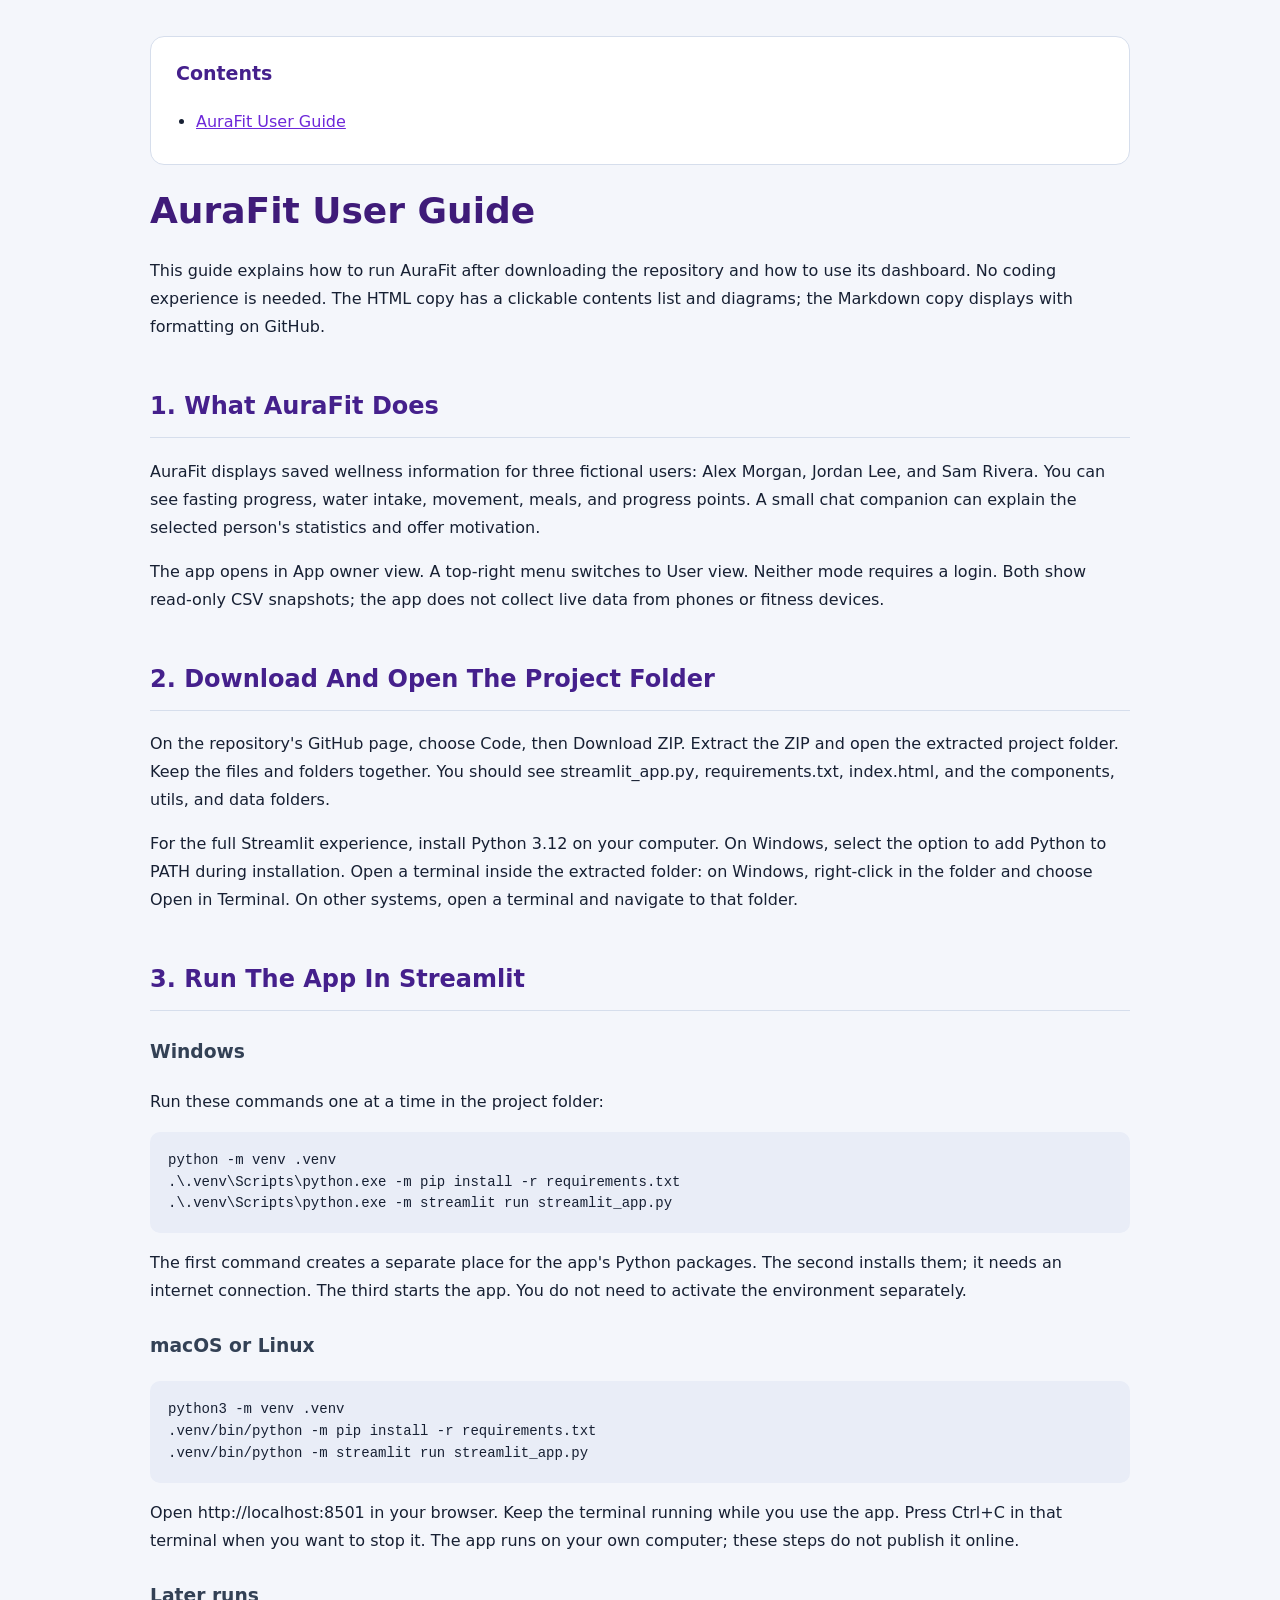
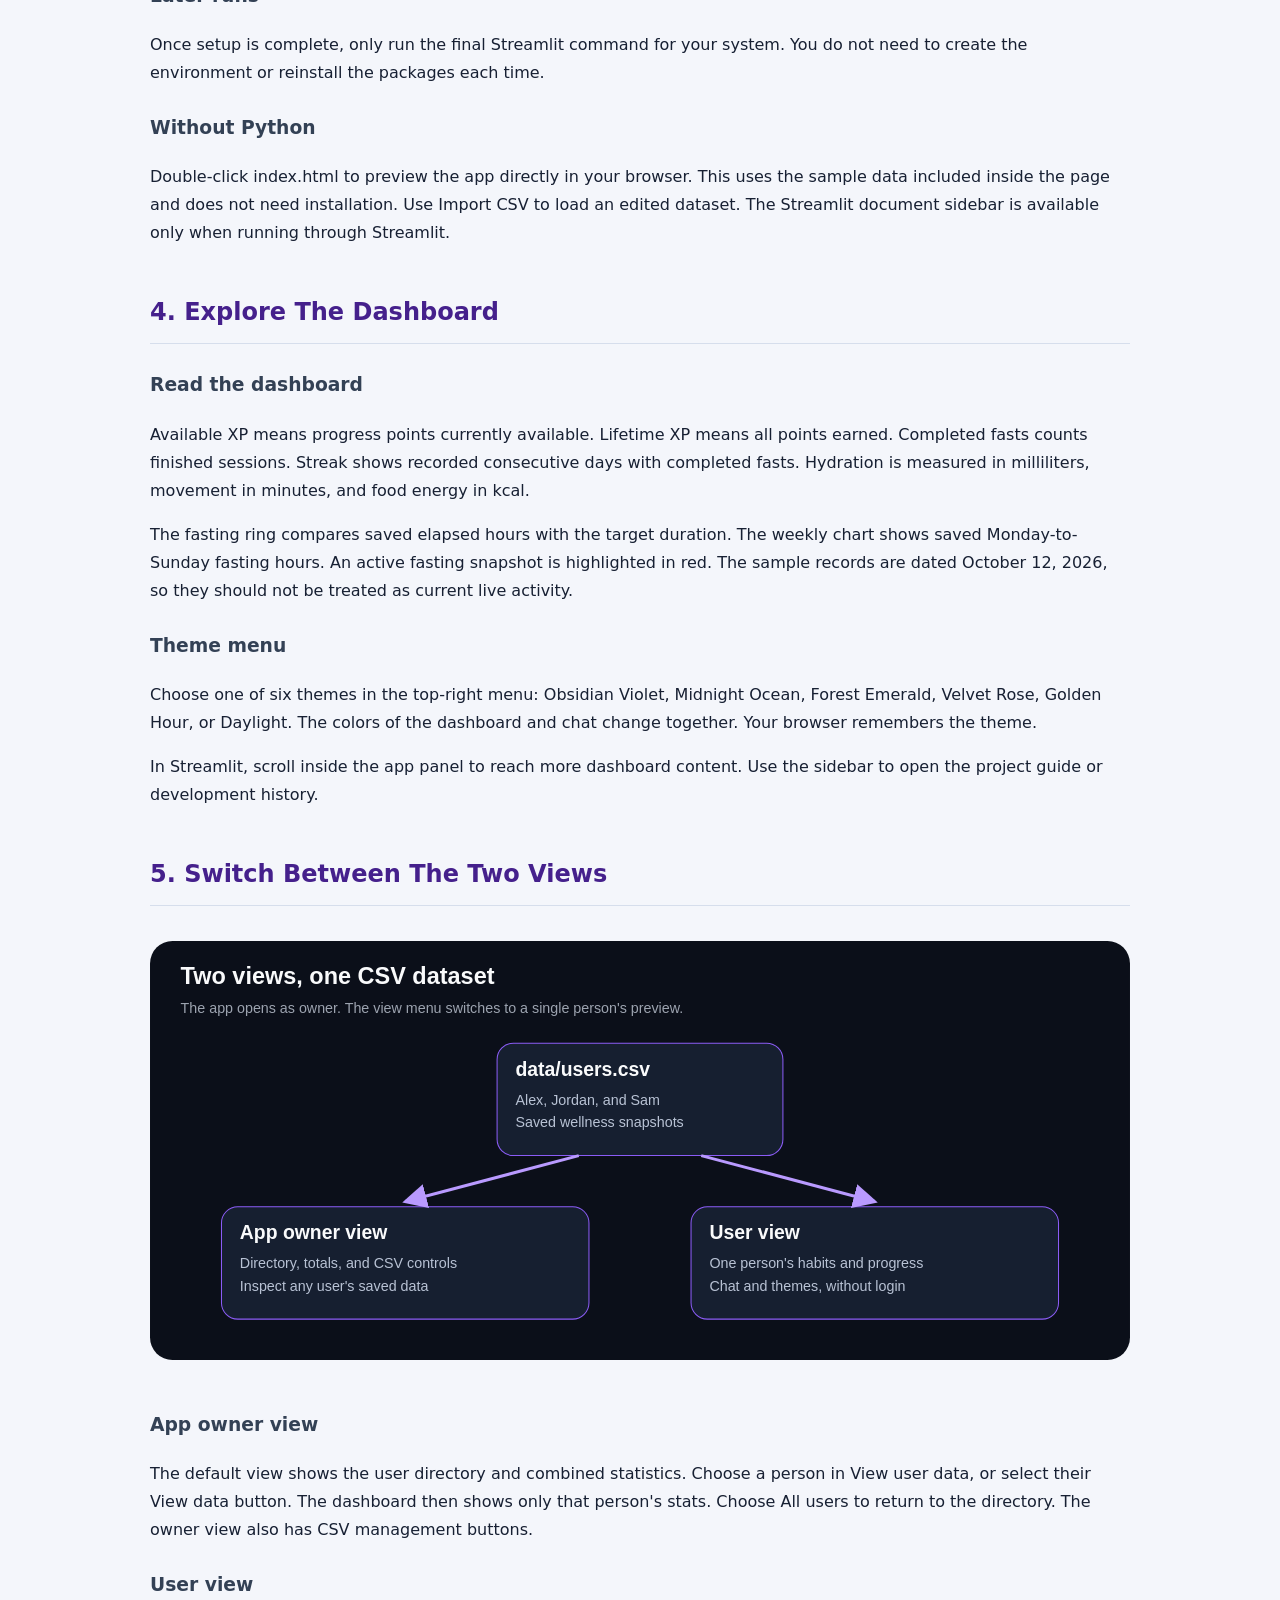
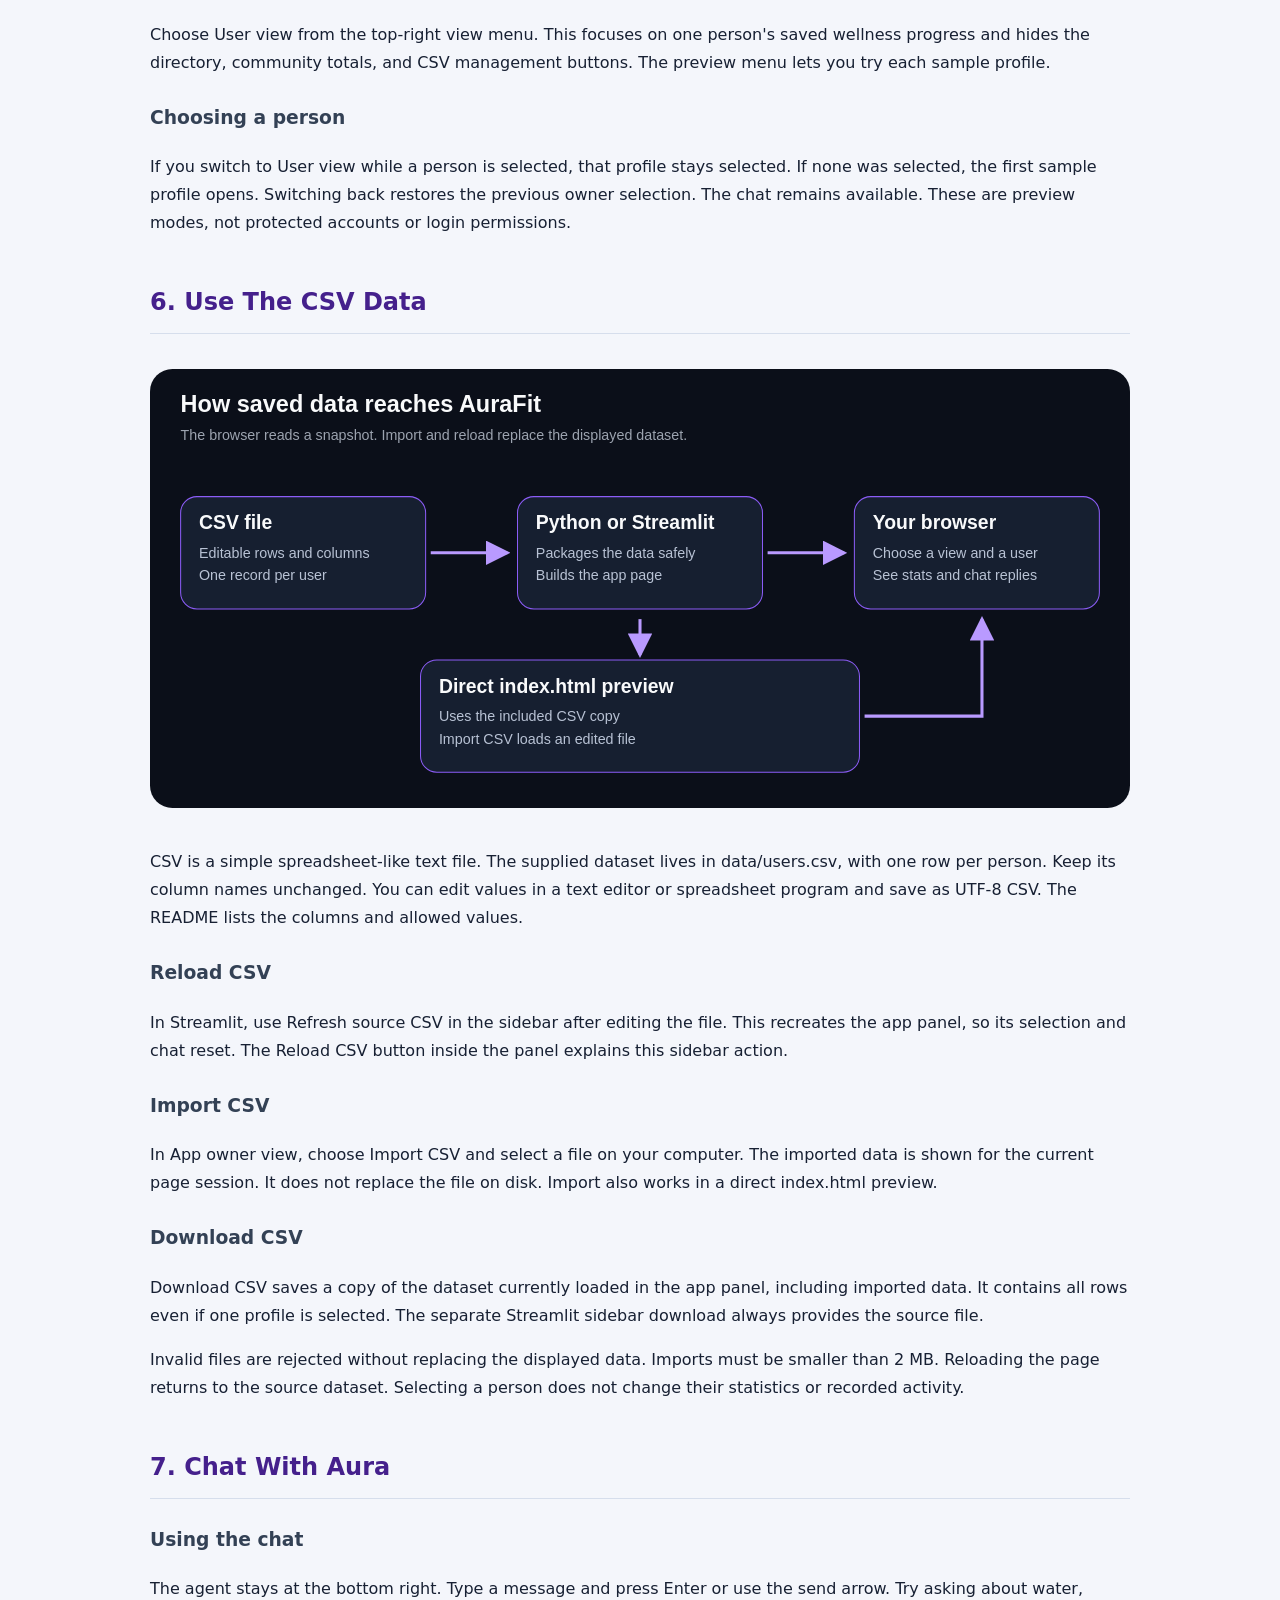
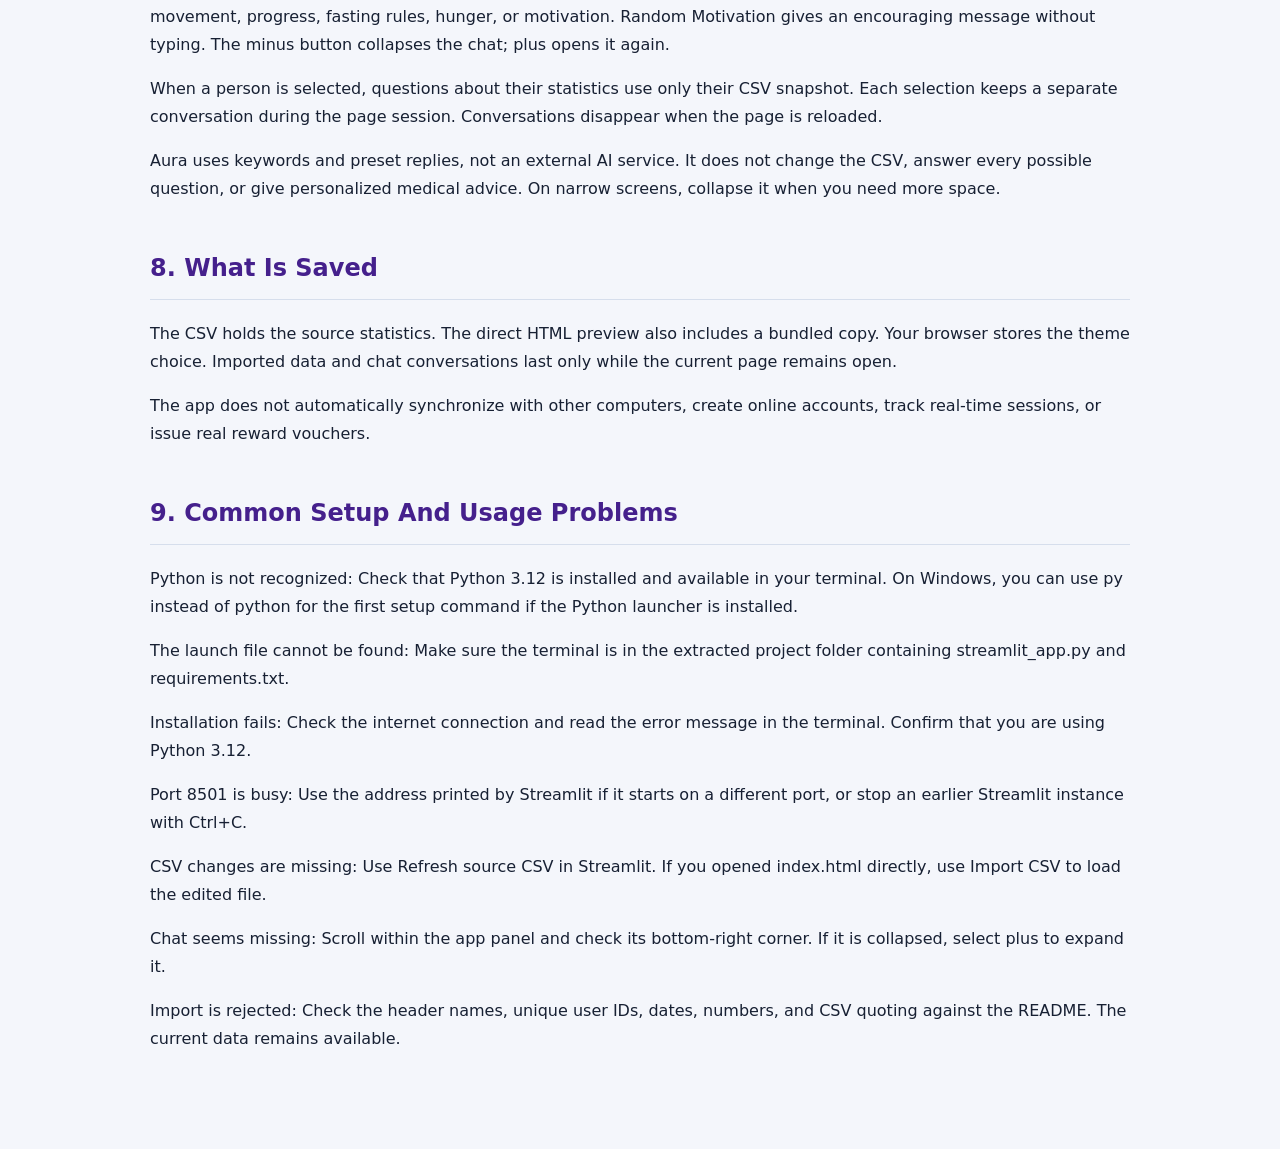
==== PROJECT_GUIDE.html @ 3ec9ec27 "Add files via upload Add AuraFit app and project documents" ====
<!doctype html><html lang="en"><head><meta charset="utf-8"><meta name="viewport" content="width=device-width,initial-scale=1"><title>Project Guide</title><style>body{margin:0;background:#f4f6fb;color:#172033;font:16px/1.75 system-ui,Segoe UI,sans-serif}main{max-width:980px;margin:auto;padding:36px 28px 80px}h1{font-size:36px;line-height:1.2;color:#3f1b79}h2{margin-top:44px;border-bottom:1px solid #d6deec;padding-bottom:10px;color:#45208c}h3{margin-top:25px;color:#334155}a{color:#6d28d9}nav{padding:20px 25px;background:white;border:1px solid #d6deec;border-radius:14px}nav h2{margin:0;font-size:19px;border:0}nav ul{margin:8px 0;padding-left:20px}nav ul ul{display:none}pre{padding:18px;background:#e9edf7;border-radius:10px;white-space:pre-wrap;overflow-wrap:anywhere;line-height:1.55;font-size:14px}code{font-family:Consolas,monospace}img{width:100%;height:auto;margin:15px 0;border-radius:16px}table{width:100%;border-collapse:collapse;font-size:14px}td,th{border:1px solid #d6deec;padding:10px;text-align:left}th{background:#e9edf7}blockquote{border-left:4px solid #8b5cf6;margin:20px 0;padding:10px 20px;background:white}li{margin:5px 0}@media(max-width:600px){main{padding:20px 16px}h1{font-size:28px}}</style></head><body><main><nav aria-label="Table of contents"><h2>Contents</h2><div class="toc">
<ul>
<li><a href="#aurafit-user-guide">AuraFit User Guide</a><ul>
<li><a href="#1-what-aurafit-does">1. What AuraFit Does</a></li>
<li><a href="#2-download-and-open-the-project-folder">2. Download And Open The Project Folder</a></li>
<li><a href="#3-run-the-app-in-streamlit">3. Run The App In Streamlit</a><ul>
<li><a href="#windows">Windows</a></li>
<li><a href="#macos-or-linux">macOS or Linux</a></li>
<li><a href="#later-runs">Later runs</a></li>
<li><a href="#without-python">Without Python</a></li>
</ul>
</li>
<li><a href="#4-explore-the-dashboard">4. Explore The Dashboard</a><ul>
<li><a href="#read-the-dashboard">Read the dashboard</a></li>
<li><a href="#theme-menu">Theme menu</a></li>
</ul>
</li>
<li><a href="#5-switch-between-the-two-views">5. Switch Between The Two Views</a><ul>
<li><a href="#app-owner-view">App owner view</a></li>
<li><a href="#user-view">User view</a></li>
<li><a href="#choosing-a-person">Choosing a person</a></li>
</ul>
</li>
<li><a href="#6-use-the-csv-data">6. Use The CSV Data</a><ul>
<li><a href="#reload-csv">Reload CSV</a></li>
<li><a href="#import-csv">Import CSV</a></li>
<li><a href="#download-csv">Download CSV</a></li>
</ul>
</li>
<li><a href="#7-chat-with-aura">7. Chat With Aura</a><ul>
<li><a href="#using-the-chat">Using the chat</a></li>
</ul>
</li>
<li><a href="#8-what-is-saved">8. What Is Saved</a></li>
<li><a href="#9-common-setup-and-usage-problems">9. Common Setup And Usage Problems</a></li>
</ul>
</li>
</ul>
</div>
</nav><h1 id="aurafit-user-guide">AuraFit User Guide</h1>
<p>This guide explains how to run AuraFit after downloading the repository
and how to use its dashboard. No coding experience is needed. The HTML
copy has a clickable contents list and diagrams; the Markdown copy displays
with formatting on GitHub.</p>
<h2 id="1-what-aurafit-does">1. What AuraFit Does</h2>
<p>AuraFit displays saved wellness information for three fictional users:
Alex Morgan, Jordan Lee, and Sam Rivera. You can see fasting progress,
water intake, movement, meals, and progress points. A small chat companion
can explain the selected person's statistics and offer motivation.</p>
<p>The app opens in App owner view. A top-right menu switches to User view.
Neither mode requires a login. Both show read-only CSV snapshots; the app
does not collect live data from phones or fitness devices.</p>
<h2 id="2-download-and-open-the-project-folder">2. Download And Open The Project Folder</h2>
<p>On the repository's GitHub page, choose Code, then Download ZIP. Extract
the ZIP and open the extracted project folder. Keep the files and folders
together. You should see streamlit_app.py, requirements.txt, index.html,
and the components, utils, and data folders.</p>
<p>For the full Streamlit experience, install Python 3.12 on your computer.
On Windows, select the option to add Python to PATH during installation.
Open a terminal inside the extracted folder: on Windows, right-click in
the folder and choose Open in Terminal. On other systems, open a terminal
and navigate to that folder.</p>
<h2 id="3-run-the-app-in-streamlit">3. Run The App In Streamlit</h2>
<h3 id="windows">Windows</h3>
<p>Run these commands one at a time in the project folder:</p>
<pre><code>python -m venv .venv
.\.venv\Scripts\python.exe -m pip install -r requirements.txt
.\.venv\Scripts\python.exe -m streamlit run streamlit_app.py
</code></pre>
<p>The first command creates a separate place for the app's Python packages.
The second installs them; it needs an internet connection. The third starts
the app. You do not need to activate the environment separately.</p>
<h3 id="macos-or-linux">macOS or Linux</h3>
<pre><code>python3 -m venv .venv
.venv/bin/python -m pip install -r requirements.txt
.venv/bin/python -m streamlit run streamlit_app.py
</code></pre>
<p>Open http://localhost:8501 in your browser. Keep the terminal running while
you use the app. Press Ctrl+C in that terminal when you want to stop it.
The app runs on your own computer; these steps do not publish it online.</p>
<h3 id="later-runs">Later runs</h3>
<p>Once setup is complete, only run the final Streamlit command for your system.
You do not need to create the environment or reinstall the packages each time.</p>
<h3 id="without-python">Without Python</h3>
<p>Double-click index.html to preview the app directly in your browser. This
uses the sample data included inside the page and does not need installation.
Use Import CSV to load an edited dataset. The Streamlit document sidebar
is available only when running through Streamlit.</p>
<h2 id="4-explore-the-dashboard">4. Explore The Dashboard</h2>
<h3 id="read-the-dashboard">Read the dashboard</h3>
<p>Available XP means progress points currently available. Lifetime XP means
all points earned. Completed fasts counts finished sessions. Streak shows
recorded consecutive days with completed fasts. Hydration is measured in
milliliters, movement in minutes, and food energy in kcal.</p>
<p>The fasting ring compares saved elapsed hours with the target duration.
The weekly chart shows saved Monday-to-Sunday fasting hours. An active
fasting snapshot is highlighted in red. The sample records are dated
October 12, 2026, so they should not be treated as current live activity.</p>
<h3 id="theme-menu">Theme menu</h3>
<p>Choose one of six themes in the top-right menu: Obsidian Violet, Midnight
Ocean, Forest Emerald, Velvet Rose, Golden Hour, or Daylight. The colors of
the dashboard and chat change together. Your browser remembers the theme.</p>
<p>In Streamlit, scroll inside the app panel to reach more dashboard content.
Use the sidebar to open the project guide or development history.</p>
<h2 id="5-switch-between-the-two-views">5. Switch Between The Two Views</h2>
<p><img alt="App owner and user views" src="[data-uri]" /></p>
<h3 id="app-owner-view">App owner view</h3>
<p>The default view shows the user directory and combined statistics. Choose
a person in View user data, or select their View data button. The dashboard
then shows only that person's stats. Choose All users to return to the
directory. The owner view also has CSV management buttons.</p>
<h3 id="user-view">User view</h3>
<p>Choose User view from the top-right view menu. This focuses on one person's
saved wellness progress and hides the directory, community totals, and CSV
management buttons. The preview menu lets you try each sample profile.</p>
<h3 id="choosing-a-person">Choosing a person</h3>
<p>If you switch to User view while a person is selected, that profile stays
selected. If none was selected, the first sample profile opens. Switching
back restores the previous owner selection. The chat remains available.
These are preview modes, not protected accounts or login permissions.</p>
<h2 id="6-use-the-csv-data">6. Use The CSV Data</h2>
<p><img alt="How CSV data reaches the app" src="[data-uri]" /></p>
<p>CSV is a simple spreadsheet-like text file. The supplied dataset lives in
data/users.csv, with one row per person. Keep its column names unchanged.
You can edit values in a text editor or spreadsheet program and save as
UTF-8 CSV. The README lists the columns and allowed values.</p>
<h3 id="reload-csv">Reload CSV</h3>
<p>In Streamlit, use Refresh source CSV in the sidebar after editing the file.
This recreates the app panel, so its selection and chat reset. The Reload
CSV button inside the panel explains this sidebar action.</p>
<h3 id="import-csv">Import CSV</h3>
<p>In App owner view, choose Import CSV and select a file on your computer.
The imported data is shown for the current page session. It does not replace
the file on disk. Import also works in a direct index.html preview.</p>
<h3 id="download-csv">Download CSV</h3>
<p>Download CSV saves a copy of the dataset currently loaded in the app panel,
including imported data. It contains all rows even if one profile is selected.
The separate Streamlit sidebar download always provides the source file.</p>
<p>Invalid files are rejected without replacing the displayed data. Imports
must be smaller than 2 MB. Reloading the page returns to the source dataset.
Selecting a person does not change their statistics or recorded activity.</p>
<h2 id="7-chat-with-aura">7. Chat With Aura</h2>
<h3 id="using-the-chat">Using the chat</h3>
<p>The agent stays at the bottom right. Type a message and press Enter or use
the send arrow. Try asking about water, movement, progress, fasting rules,
hunger, or motivation. Random Motivation gives an encouraging message
without typing. The minus button collapses the chat; plus opens it again.</p>
<p>When a person is selected, questions about their statistics use only their
CSV snapshot. Each selection keeps a separate conversation during the
page session. Conversations disappear when the page is reloaded.</p>
<p>Aura uses keywords and preset replies, not an external AI service. It does
not change the CSV, answer every possible question, or give personalized
medical advice. On narrow screens, collapse it when you need more space.</p>
<h2 id="8-what-is-saved">8. What Is Saved</h2>
<p>The CSV holds the source statistics. The direct HTML preview also includes
a bundled copy. Your browser stores the theme choice. Imported data and
chat conversations last only while the current page remains open.</p>
<p>The app does not automatically synchronize with other computers, create
online accounts, track real-time sessions, or issue real reward vouchers.</p>
<h2 id="9-common-setup-and-usage-problems">9. Common Setup And Usage Problems</h2>
<p>Python is not recognized: Check that Python 3.12 is installed and available
in your terminal. On Windows, you can use py instead of python for the first
setup command if the Python launcher is installed.</p>
<p>The launch file cannot be found: Make sure the terminal is in the extracted
project folder containing streamlit_app.py and requirements.txt.</p>
<p>Installation fails: Check the internet connection and read the error message
in the terminal. Confirm that you are using Python 3.12.</p>
<p>Port 8501 is busy: Use the address printed by Streamlit if it starts on a
different port, or stop an earlier Streamlit instance with Ctrl+C.</p>
<p>CSV changes are missing: Use Refresh source CSV in Streamlit. If you opened
index.html directly, use Import CSV to load the edited file.</p>
<p>Chat seems missing: Scroll within the app panel and check its bottom-right
corner. If it is collapsed, select plus to expand it.</p>
<p>Import is rejected: Check the header names, unique user IDs, dates, numbers,
and CSV quoting against the README. The current data remains available.</p></main></body></html>
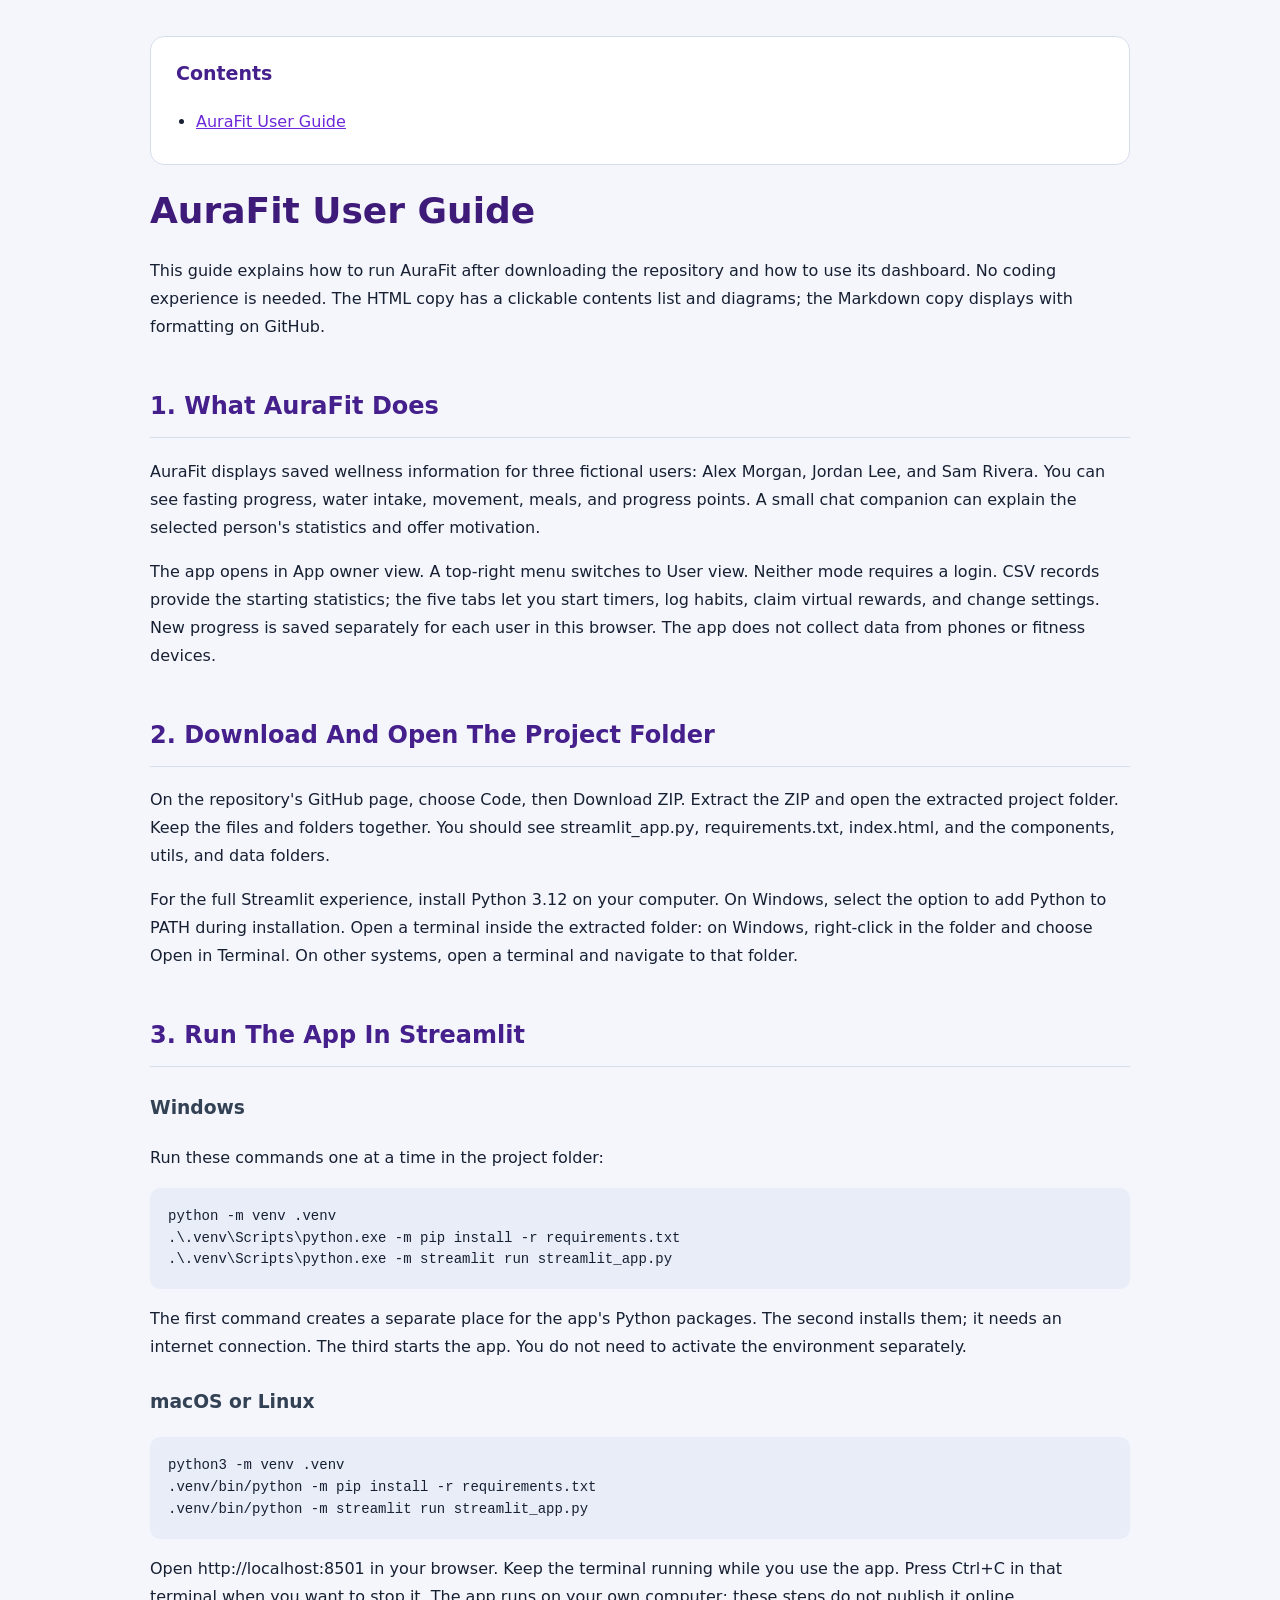
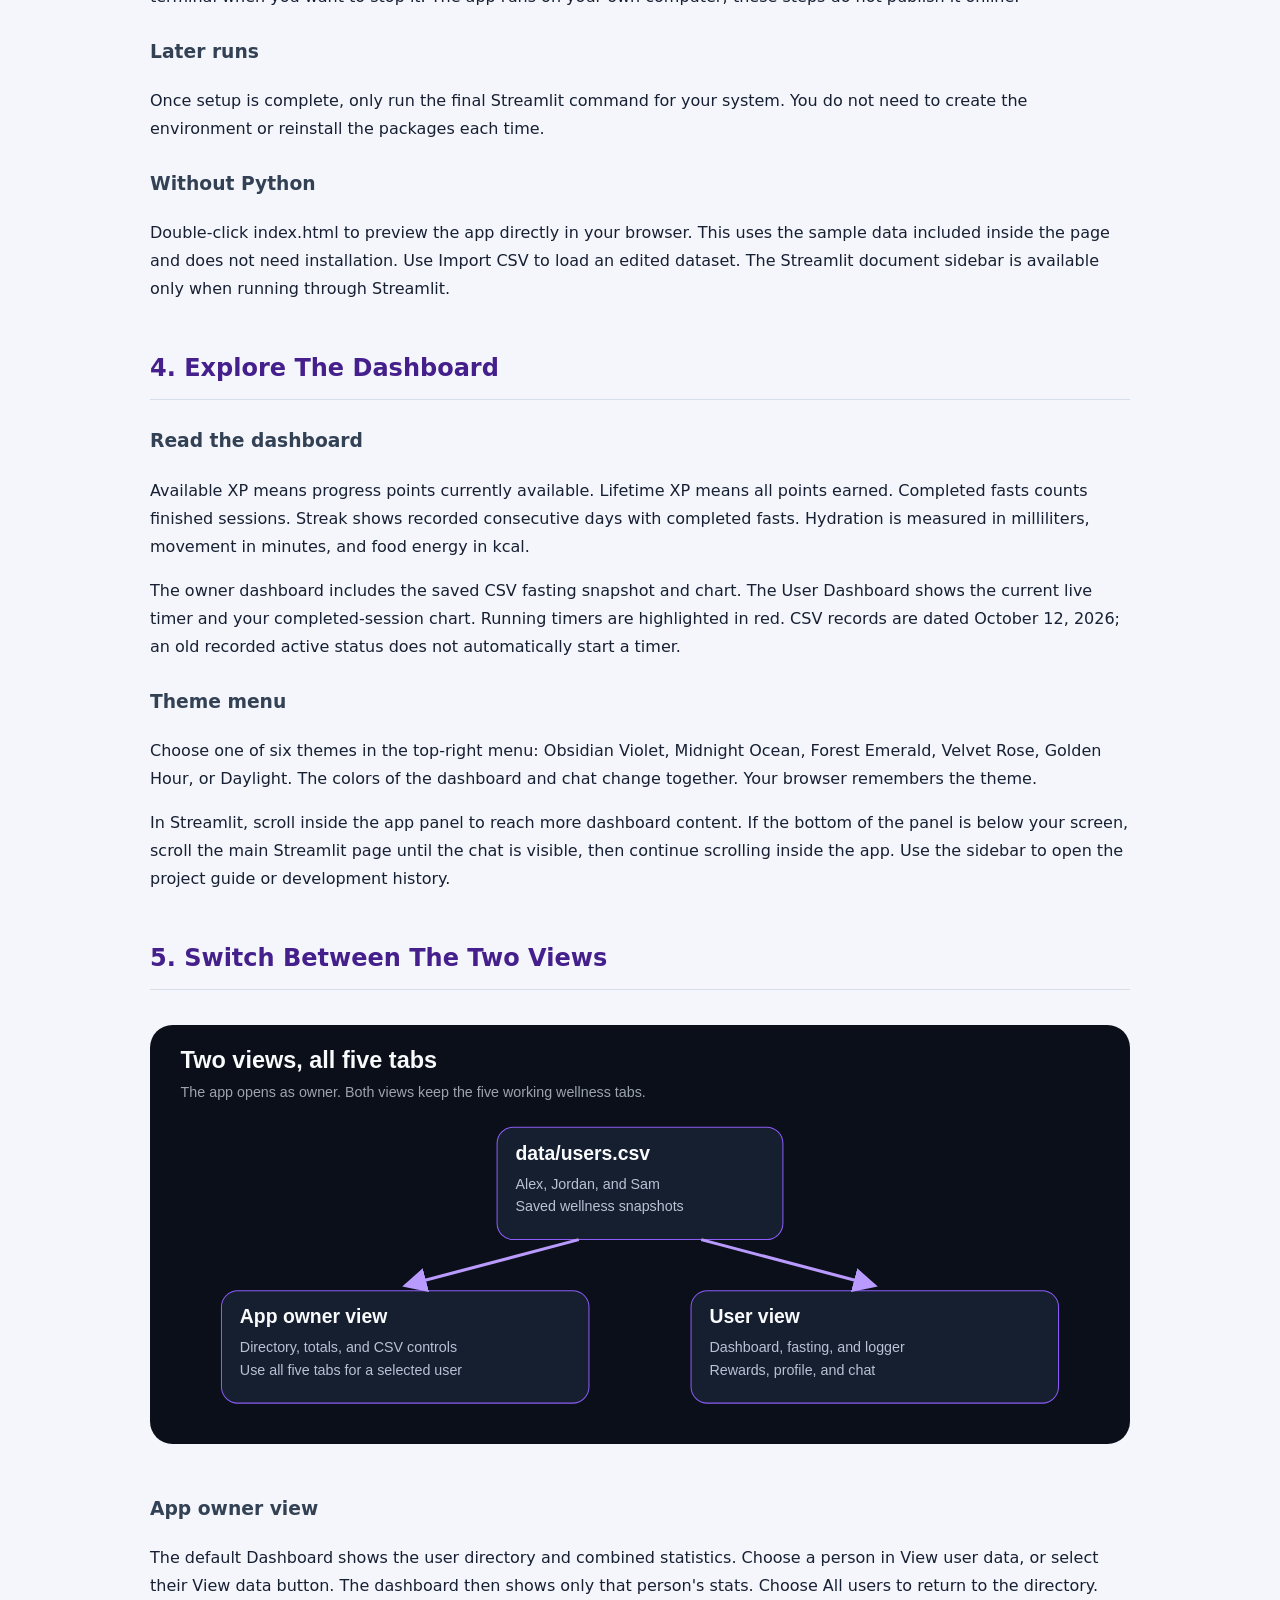
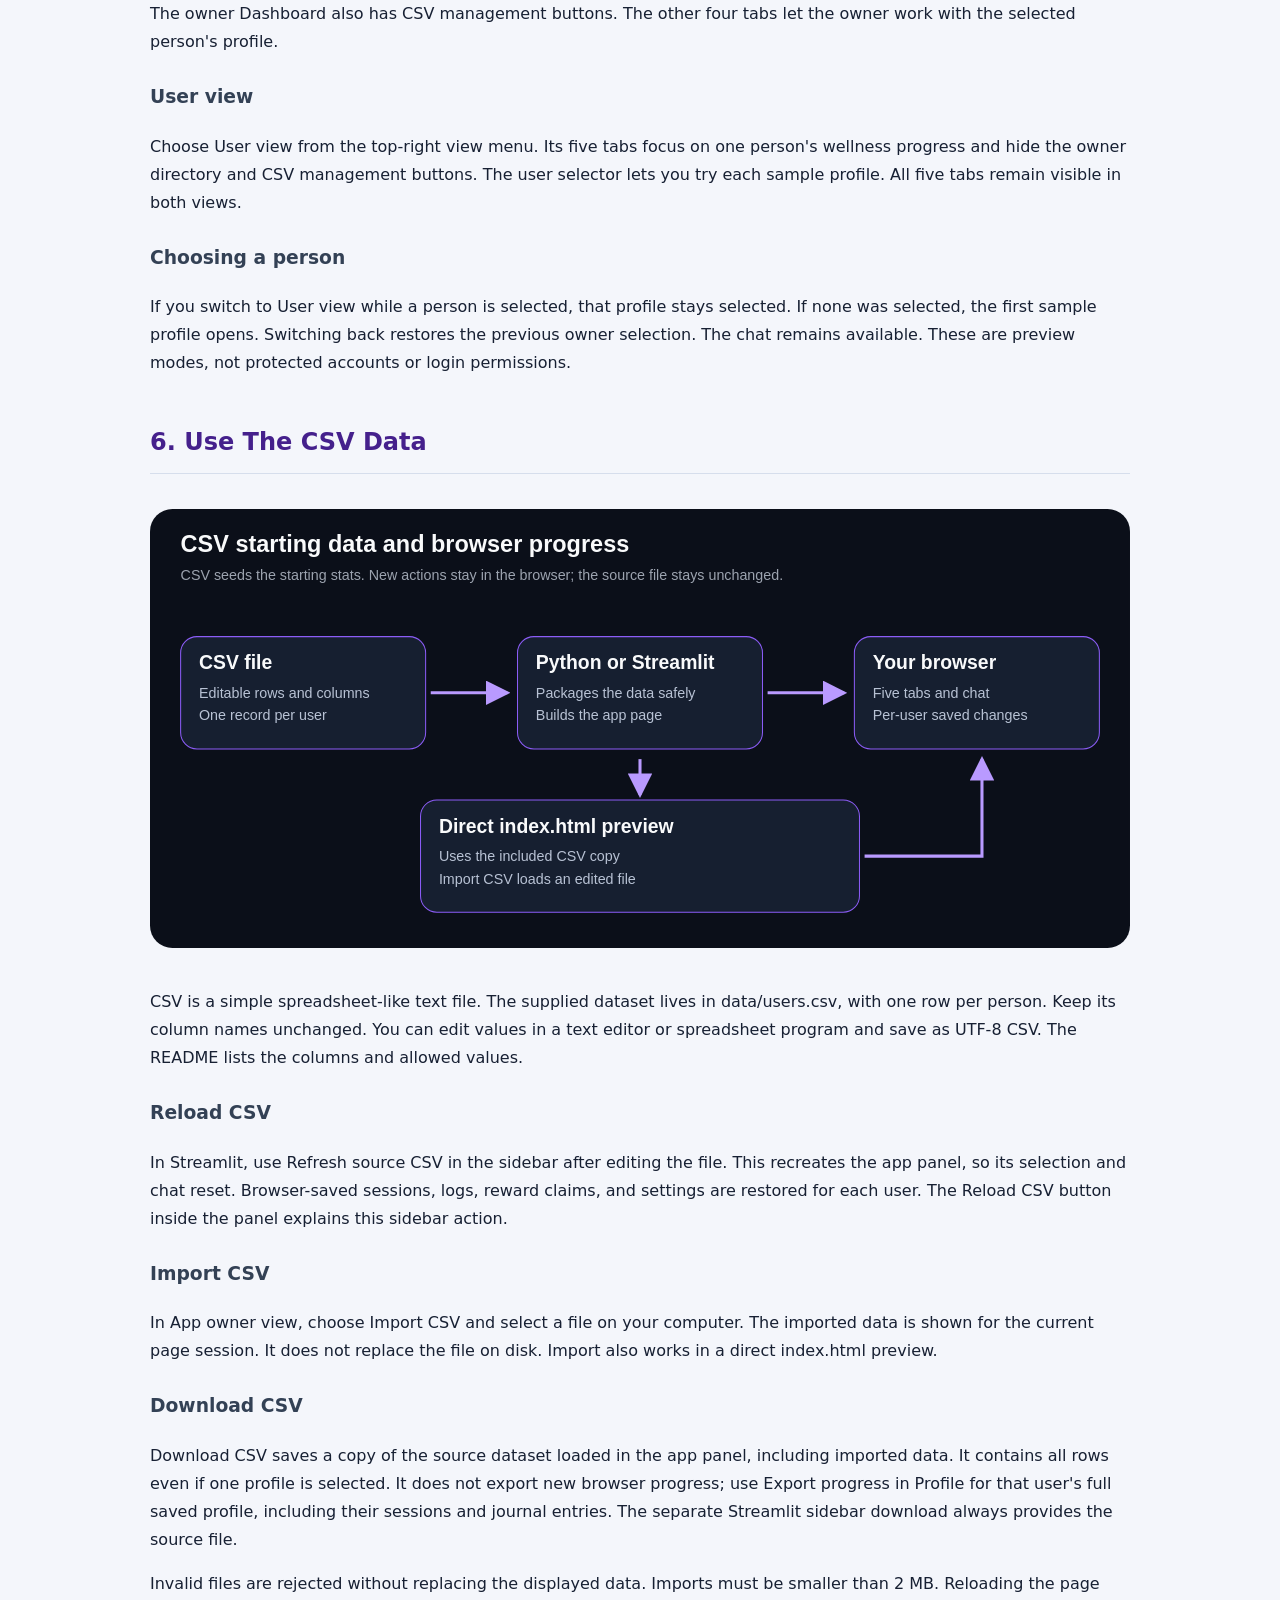
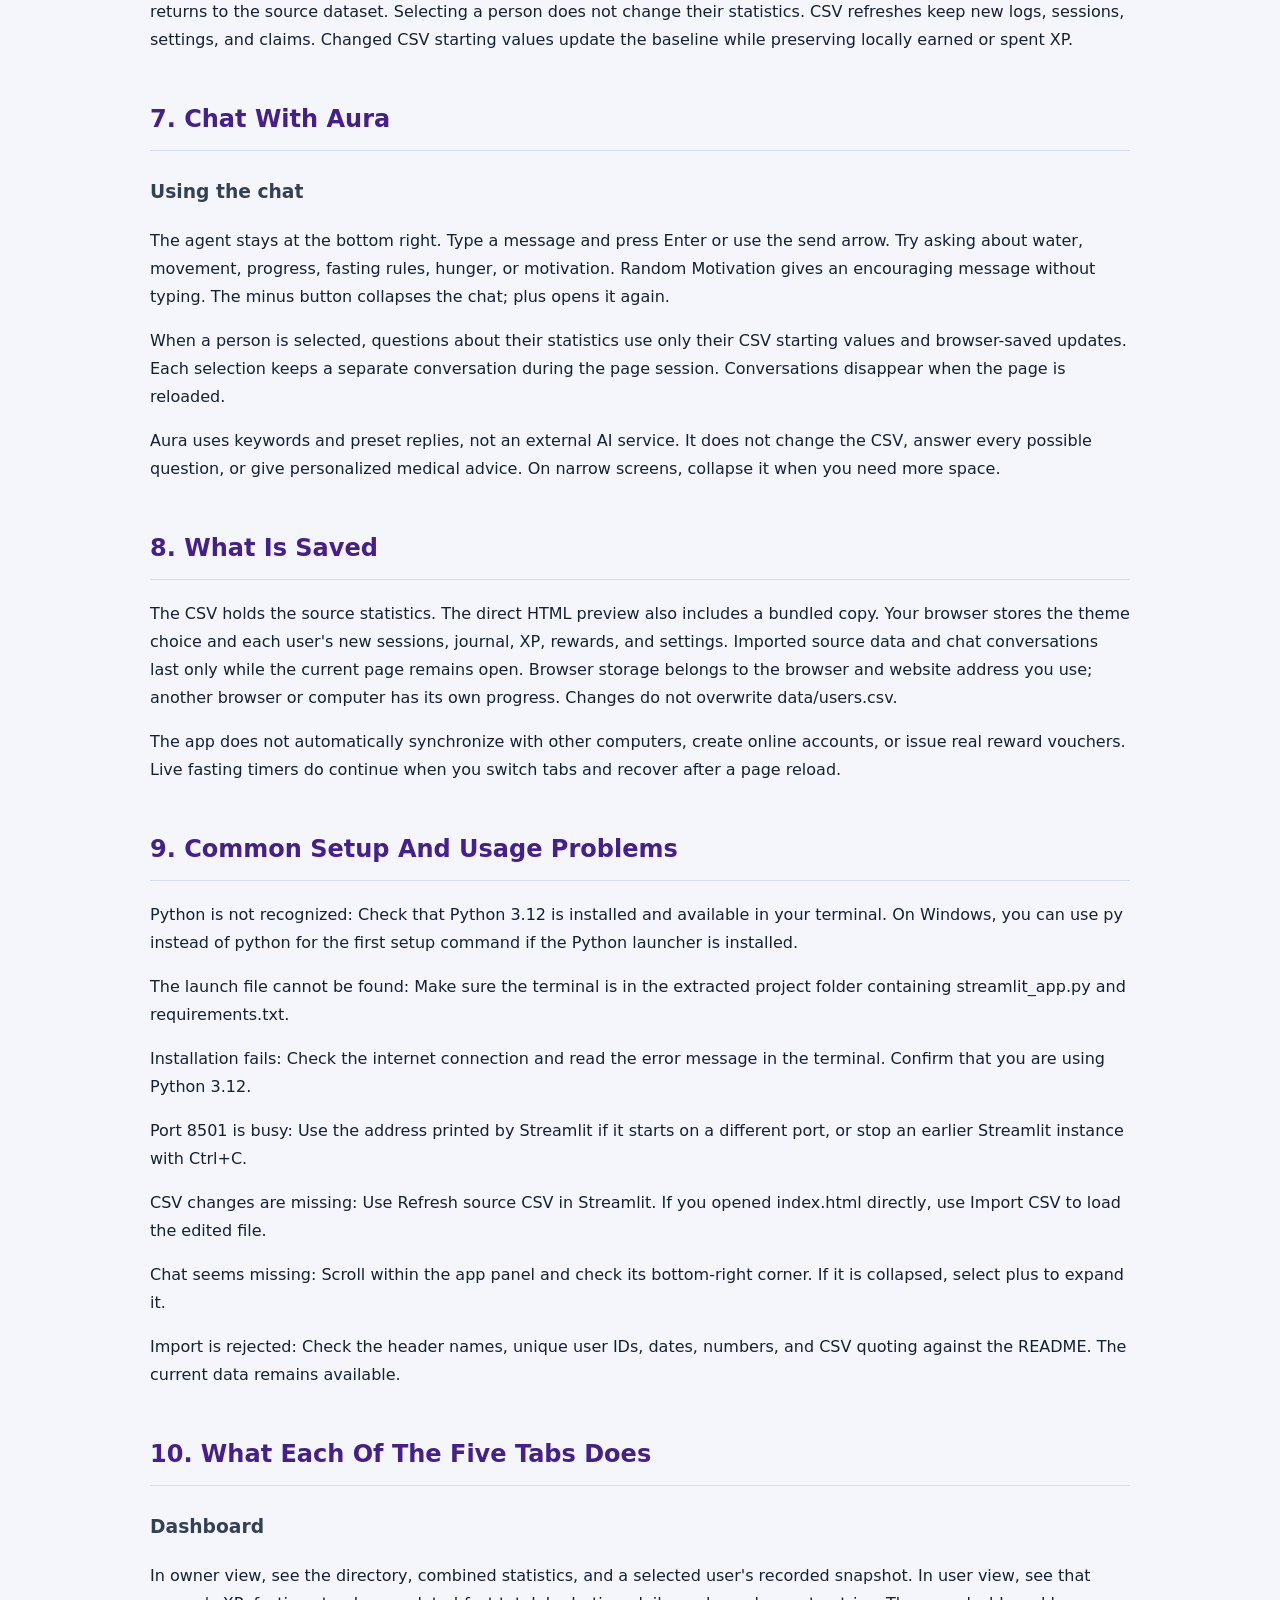
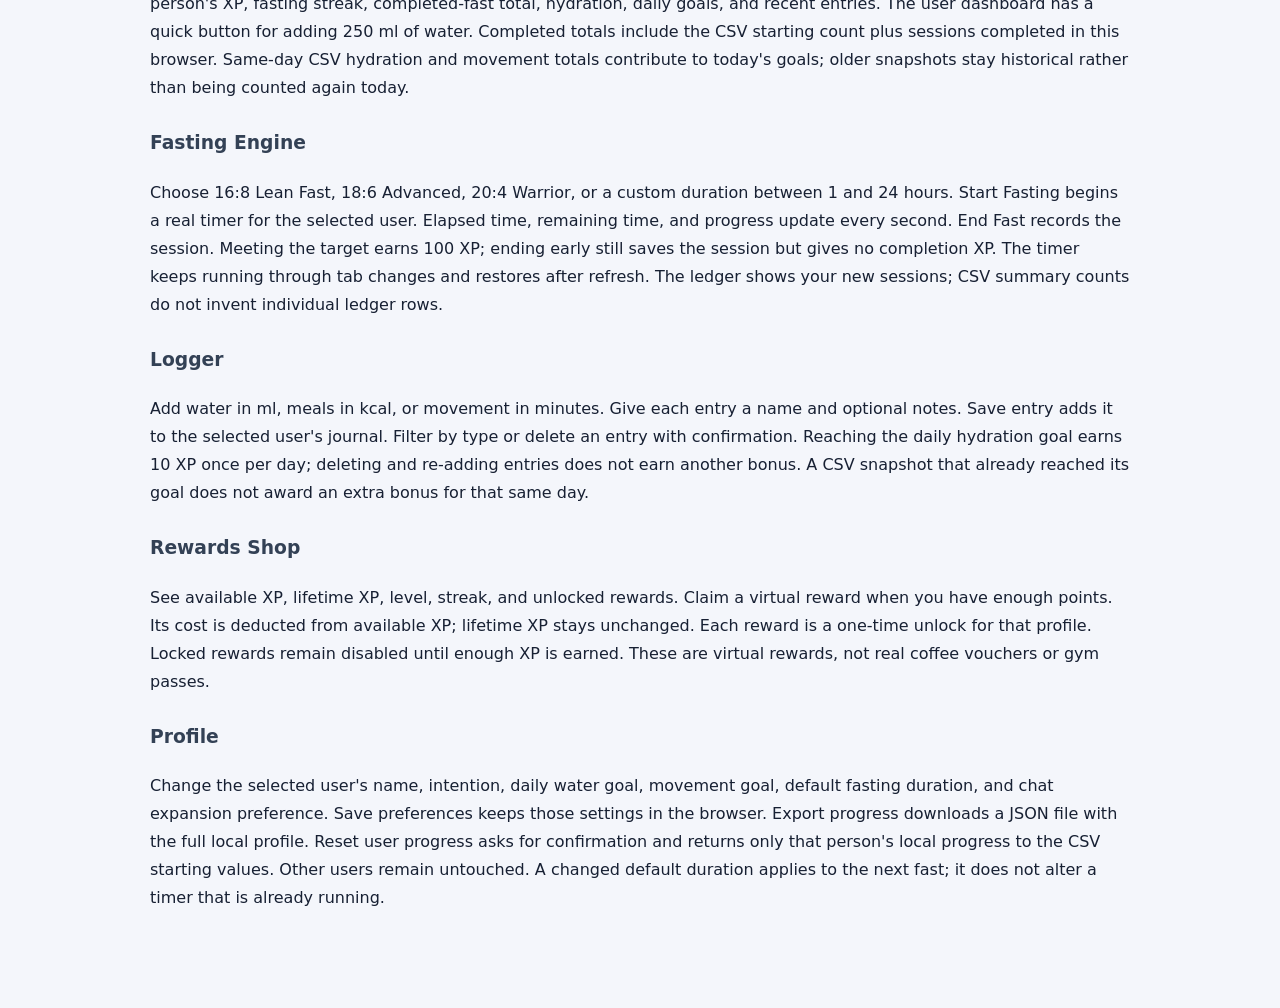
==== commit 28e88733: "Add files via upload" ====
--- a/PROJECT_GUIDE.html
+++ b/PROJECT_GUIDE.html
@@ -33,6 +33,14 @@
 </li>
 <li><a href="#8-what-is-saved">8. What Is Saved</a></li>
 <li><a href="#9-common-setup-and-usage-problems">9. Common Setup And Usage Problems</a></li>
+<li><a href="#10-what-each-of-the-five-tabs-does">10. What Each Of The Five Tabs Does</a><ul>
+<li><a href="#dashboard">Dashboard</a></li>
+<li><a href="#fasting-engine">Fasting Engine</a></li>
+<li><a href="#logger">Logger</a></li>
+<li><a href="#rewards-shop">Rewards Shop</a></li>
+<li><a href="#profile">Profile</a></li>
+</ul>
+</li>
 </ul>
 </li>
 </ul>
@@ -48,8 +56,10 @@
 water intake, movement, meals, and progress points. A small chat companion
 can explain the selected person's statistics and offer motivation.</p>
 <p>The app opens in App owner view. A top-right menu switches to User view.
-Neither mode requires a login. Both show read-only CSV snapshots; the app
-does not collect live data from phones or fitness devices.</p>
+Neither mode requires a login. CSV records provide the starting statistics;
+the five tabs let you start timers, log habits, claim virtual rewards, and
+change settings. New progress is saved separately for each user in this
+browser. The app does not collect data from phones or fitness devices.</p>
 <h2 id="2-download-and-open-the-project-folder">2. Download And Open The Project Folder</h2>
 <p>On the repository's GitHub page, choose Code, then Download ZIP. Extract
 the ZIP and open the extracted project folder. Keep the files and folders
@@ -92,53 +102,62 @@
 all points earned. Completed fasts counts finished sessions. Streak shows
 recorded consecutive days with completed fasts. Hydration is measured in
 milliliters, movement in minutes, and food energy in kcal.</p>
-<p>The fasting ring compares saved elapsed hours with the target duration.
-The weekly chart shows saved Monday-to-Sunday fasting hours. An active
-fasting snapshot is highlighted in red. The sample records are dated
-October 12, 2026, so they should not be treated as current live activity.</p>
+<p>The owner dashboard includes the saved CSV fasting snapshot and chart.
+The User Dashboard shows the current live timer and your completed-session
+chart. Running timers are highlighted in red. CSV records are dated October
+12, 2026; an old recorded active status does not automatically start a timer.</p>
 <h3 id="theme-menu">Theme menu</h3>
 <p>Choose one of six themes in the top-right menu: Obsidian Violet, Midnight
 Ocean, Forest Emerald, Velvet Rose, Golden Hour, or Daylight. The colors of
 the dashboard and chat change together. Your browser remembers the theme.</p>
 <p>In Streamlit, scroll inside the app panel to reach more dashboard content.
+If the bottom of the panel is below your screen, scroll the main Streamlit
+page until the chat is visible, then continue scrolling inside the app.
 Use the sidebar to open the project guide or development history.</p>
 <h2 id="5-switch-between-the-two-views">5. Switch Between The Two Views</h2>
-<p><img alt="App owner and user views" src="[data-uri]" /></p>
+<p><img alt="App owner and user views" src="[data-uri]" /></p>
 <h3 id="app-owner-view">App owner view</h3>
-<p>The default view shows the user directory and combined statistics. Choose
+<p>The default Dashboard shows the user directory and combined statistics. Choose
 a person in View user data, or select their View data button. The dashboard
 then shows only that person's stats. Choose All users to return to the
-directory. The owner view also has CSV management buttons.</p>
+directory. The owner Dashboard also has CSV management buttons. The other
+four tabs let the owner work with the selected person's profile.</p>
 <h3 id="user-view">User view</h3>
-<p>Choose User view from the top-right view menu. This focuses on one person's
-saved wellness progress and hides the directory, community totals, and CSV
-management buttons. The preview menu lets you try each sample profile.</p>
+<p>Choose User view from the top-right view menu. Its five tabs focus on one
+person's wellness progress and hide the owner directory and CSV management
+buttons. The user selector lets you try each sample profile. All five tabs
+remain visible in both views.</p>
 <h3 id="choosing-a-person">Choosing a person</h3>
 <p>If you switch to User view while a person is selected, that profile stays
 selected. If none was selected, the first sample profile opens. Switching
 back restores the previous owner selection. The chat remains available.
 These are preview modes, not protected accounts or login permissions.</p>
 <h2 id="6-use-the-csv-data">6. Use The CSV Data</h2>
-<p><img alt="How CSV data reaches the app" src="[data-uri]" /></p>
+<p><img alt="How CSV data reaches the app" src="[data-uri]" /></p>
 <p>CSV is a simple spreadsheet-like text file. The supplied dataset lives in
 data/users.csv, with one row per person. Keep its column names unchanged.
 You can edit values in a text editor or spreadsheet program and save as
 UTF-8 CSV. The README lists the columns and allowed values.</p>
 <h3 id="reload-csv">Reload CSV</h3>
 <p>In Streamlit, use Refresh source CSV in the sidebar after editing the file.
-This recreates the app panel, so its selection and chat reset. The Reload
+This recreates the app panel, so its selection and chat reset. Browser-saved
+sessions, logs, reward claims, and settings are restored for each user. The Reload
 CSV button inside the panel explains this sidebar action.</p>
 <h3 id="import-csv">Import CSV</h3>
 <p>In App owner view, choose Import CSV and select a file on your computer.
 The imported data is shown for the current page session. It does not replace
 the file on disk. Import also works in a direct index.html preview.</p>
 <h3 id="download-csv">Download CSV</h3>
-<p>Download CSV saves a copy of the dataset currently loaded in the app panel,
+<p>Download CSV saves a copy of the source dataset loaded in the app panel,
 including imported data. It contains all rows even if one profile is selected.
+It does not export new browser progress; use Export progress in Profile for
+that user's full saved profile, including their sessions and journal entries.
 The separate Streamlit sidebar download always provides the source file.</p>
 <p>Invalid files are rejected without replacing the displayed data. Imports
 must be smaller than 2 MB. Reloading the page returns to the source dataset.
-Selecting a person does not change their statistics or recorded activity.</p>
+Selecting a person does not change their statistics. CSV refreshes keep
+new logs, sessions, settings, and claims. Changed CSV starting values update
+the baseline while preserving locally earned or spent XP.</p>
 <h2 id="7-chat-with-aura">7. Chat With Aura</h2>
 <h3 id="using-the-chat">Using the chat</h3>
 <p>The agent stays at the bottom right. Type a message and press Enter or use
@@ -146,17 +165,21 @@
 hunger, or motivation. Random Motivation gives an encouraging message
 without typing. The minus button collapses the chat; plus opens it again.</p>
 <p>When a person is selected, questions about their statistics use only their
-CSV snapshot. Each selection keeps a separate conversation during the
+CSV starting values and browser-saved updates. Each selection keeps a separate conversation during the
 page session. Conversations disappear when the page is reloaded.</p>
 <p>Aura uses keywords and preset replies, not an external AI service. It does
 not change the CSV, answer every possible question, or give personalized
 medical advice. On narrow screens, collapse it when you need more space.</p>
 <h2 id="8-what-is-saved">8. What Is Saved</h2>
 <p>The CSV holds the source statistics. The direct HTML preview also includes
-a bundled copy. Your browser stores the theme choice. Imported data and
-chat conversations last only while the current page remains open.</p>
+a bundled copy. Your browser stores the theme choice and each user's new
+sessions, journal, XP, rewards, and settings. Imported source data and chat
+conversations last only while the current page remains open. Browser storage
+belongs to the browser and website address you use; another browser or
+computer has its own progress. Changes do not overwrite data/users.csv.</p>
 <p>The app does not automatically synchronize with other computers, create
-online accounts, track real-time sessions, or issue real reward vouchers.</p>
+online accounts, or issue real reward vouchers. Live fasting timers do
+continue when you switch tabs and recover after a page reload.</p>
 <h2 id="9-common-setup-and-usage-problems">9. Common Setup And Usage Problems</h2>
 <p>Python is not recognized: Check that Python 3.12 is installed and available
 in your terminal. On Windows, you can use py instead of python for the first
@@ -172,4 +195,42 @@
 <p>Chat seems missing: Scroll within the app panel and check its bottom-right
 corner. If it is collapsed, select plus to expand it.</p>
 <p>Import is rejected: Check the header names, unique user IDs, dates, numbers,
-and CSV quoting against the README. The current data remains available.</p></main></body></html>+and CSV quoting against the README. The current data remains available.</p>
+<h2 id="10-what-each-of-the-five-tabs-does">10. What Each Of The Five Tabs Does</h2>
+<h3 id="dashboard">Dashboard</h3>
+<p>In owner view, see the directory, combined statistics, and a selected user's
+recorded snapshot. In user view, see that person's XP, fasting streak,
+completed-fast total, hydration, daily goals, and recent entries. The user
+dashboard has a quick button for adding 250 ml of water. Completed totals
+include the CSV starting count plus sessions completed in this browser.
+Same-day CSV hydration and movement totals contribute to today's goals;
+older snapshots stay historical rather than being counted again today.</p>
+<h3 id="fasting-engine">Fasting Engine</h3>
+<p>Choose 16:8 Lean Fast, 18:6 Advanced, 20:4 Warrior, or a custom duration
+between 1 and 24 hours. Start Fasting begins a real timer for the selected
+user. Elapsed time, remaining time, and progress update every second.
+End Fast records the session. Meeting the target earns 100 XP; ending
+early still saves the session but gives no completion XP. The timer keeps
+running through tab changes and restores after refresh. The ledger shows
+your new sessions; CSV summary counts do not invent individual ledger rows.</p>
+<h3 id="logger">Logger</h3>
+<p>Add water in ml, meals in kcal, or movement in minutes. Give each entry a
+name and optional notes. Save entry adds it to the selected user's journal.
+Filter by type or delete an entry with confirmation. Reaching the daily
+hydration goal earns 10 XP once per day; deleting and re-adding entries
+does not earn another bonus. A CSV snapshot that already reached its goal
+does not award an extra bonus for that same day.</p>
+<h3 id="rewards-shop">Rewards Shop</h3>
+<p>See available XP, lifetime XP, level, streak, and unlocked rewards. Claim
+a virtual reward when you have enough points. Its cost is deducted from
+available XP; lifetime XP stays unchanged. Each reward is a one-time unlock
+for that profile. Locked rewards remain disabled until enough XP is earned.
+These are virtual rewards, not real coffee vouchers or gym passes.</p>
+<h3 id="profile">Profile</h3>
+<p>Change the selected user's name, intention, daily water goal, movement goal,
+default fasting duration, and chat expansion preference. Save preferences
+keeps those settings in the browser. Export progress downloads a JSON file
+with the full local profile. Reset user progress asks for confirmation and
+returns only that person's local progress to the CSV starting values.
+Other users remain untouched. A changed default duration applies to the
+next fast; it does not alter a timer that is already running.</p></main></body></html>
